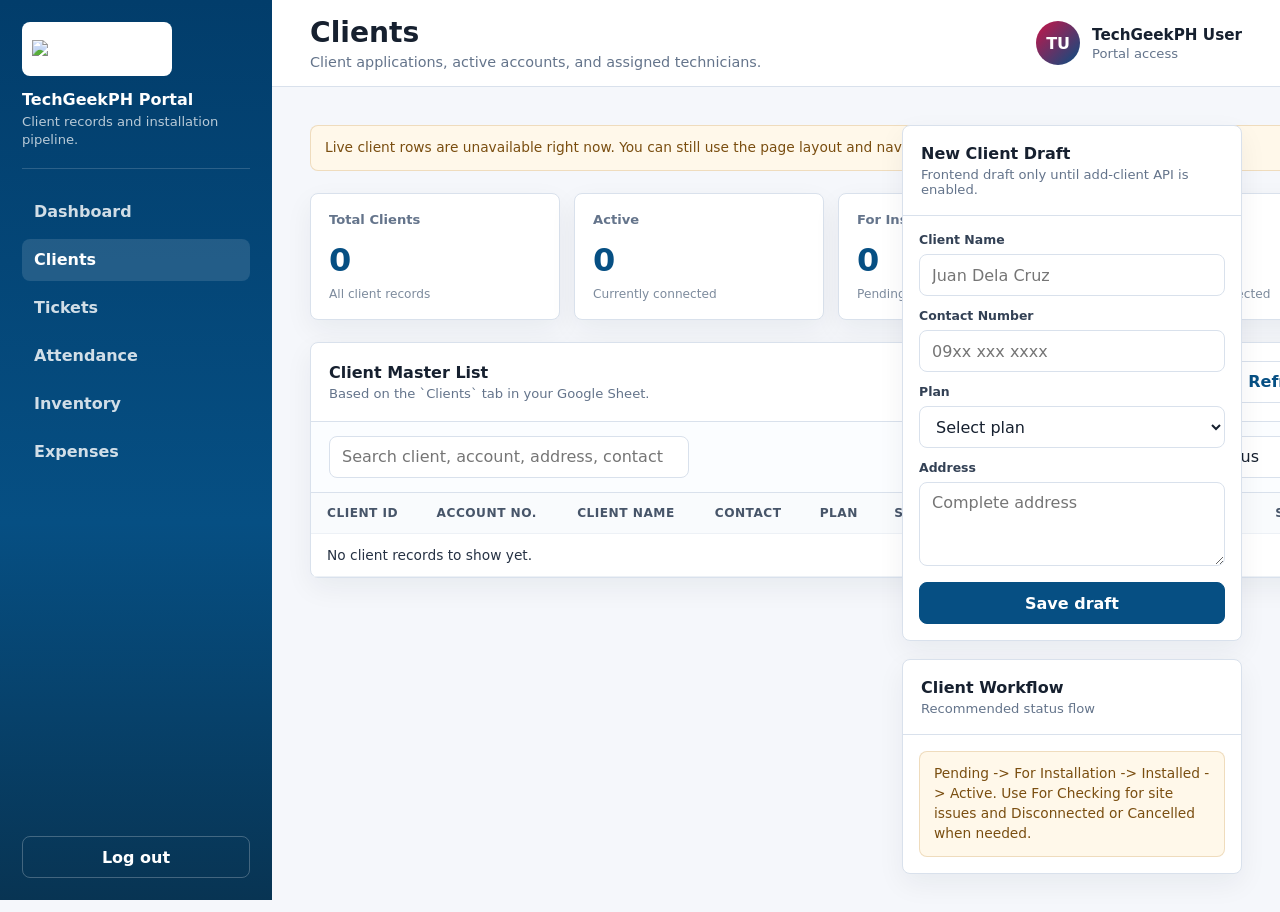
==== clients.html @ 37ab9965 "Add files via upload" ====
<!doctype html>
<html lang="en">
<head>
  <meta charset="utf-8">
  <meta name="viewport" content="width=device-width, initial-scale=1">
  <title>TechGeekPH Clients</title>
  <style>
    :root {
      --blue: #064f83;
      --blue-strong: #023d6b;
      --crimson: #c91448;
      --violet: #5a0b77;
      --ink: #16202f;
      --muted: #64748b;
      --line: #d9e1ec;
      --soft: #f5f7fb;
      --surface: #ffffff;
      --ok: #1f8a66;
      --warn: #b7791f;
      font-family: Inter, ui-sans-serif, system-ui, -apple-system, BlinkMacSystemFont, "Segoe UI", sans-serif;
    }

    * { box-sizing: border-box; }

    body {
      min-height: 100vh;
      margin: 0;
      color: var(--ink);
      background: var(--soft);
    }

    button, input, select, textarea { font: inherit; }
    button { cursor: pointer; }

    .app {
      min-height: 100vh;
      display: grid;
      grid-template-columns: 272px minmax(0, 1fr);
    }

    .sidebar {
      position: sticky;
      top: 0;
      height: 100vh;
      display: flex;
      flex-direction: column;
      gap: 22px;
      padding: 22px;
      color: #fff;
      background: linear-gradient(180deg, var(--blue-strong), var(--blue) 58%, #083453);
    }

    .brand {
      display: grid;
      gap: 14px;
      padding-bottom: 18px;
      border-bottom: 1px solid rgba(255, 255, 255, 0.16);
    }

    .brand-logo {
      display: grid;
      place-items: center;
      width: 150px;
      min-height: 54px;
      padding: 8px 10px;
      border-radius: 8px;
      background: #fff;
    }

    .brand-logo img {
      display: block;
      width: 100%;
      height: auto;
    }

    .brand strong, .brand span { display: block; }
    .brand strong { font-size: 1rem; }
    .brand span { margin-top: 4px; color: rgba(255, 255, 255, 0.72); font-size: 0.82rem; line-height: 1.4; }

    .nav {
      display: grid;
      gap: 6px;
    }

    .nav a, .nav button {
      display: flex;
      align-items: center;
      width: 100%;
      min-height: 42px;
      border: 0;
      border-radius: 8px;
      color: rgba(255, 255, 255, 0.82);
      background: transparent;
      padding: 0 12px;
      text-align: left;
      text-decoration: none;
      font-weight: 750;
    }

    .nav a:hover, .nav a.is-active, .nav button:hover {
      color: #fff;
      background: rgba(255, 255, 255, 0.12);
    }

    .sidebar-footer {
      margin-top: auto;
      display: grid;
      gap: 10px;
    }

    .logout {
      min-height: 42px;
      border: 1px solid rgba(255, 255, 255, 0.24);
      border-radius: 8px;
      color: #fff;
      background: transparent;
      font-weight: 800;
    }

    .main {
      min-width: 0;
      display: grid;
      grid-template-rows: auto 1fr;
    }

    .topbar {
      position: sticky;
      top: 0;
      z-index: 3;
      display: flex;
      align-items: center;
      justify-content: space-between;
      gap: 18px;
      min-height: 78px;
      padding: 16px clamp(20px, 4vw, 38px);
      border-bottom: 1px solid var(--line);
      background: rgba(255, 255, 255, 0.92);
      backdrop-filter: blur(14px);
    }

    .title-block h1 {
      margin: 0;
      font-size: clamp(1.35rem, 2.2vw, 2rem);
      letter-spacing: 0;
    }

    .title-block p {
      margin: 5px 0 0;
      color: var(--muted);
      font-size: 0.9rem;
    }

    .user-chip {
      display: flex;
      align-items: center;
      gap: 12px;
      min-width: 0;
    }

    .avatar {
      display: grid;
      place-items: center;
      width: 44px;
      height: 44px;
      border-radius: 50%;
      color: #fff;
      background: linear-gradient(135deg, var(--crimson), var(--blue));
      font-weight: 900;
    }

    .user-chip strong, .user-chip span { display: block; }
    .user-chip strong { font-size: 0.95rem; }
    .user-chip span { margin-top: 2px; color: var(--muted); font-size: 0.82rem; }

    .content {
      display: grid;
      grid-template-columns: minmax(0, 1fr) 340px;
      gap: 22px;
      padding: clamp(20px, 4vw, 38px);
    }

    .workspace {
      min-width: 0;
      display: grid;
      gap: 22px;
      align-content: start;
    }

    .summary-grid {
      display: grid;
      grid-template-columns: repeat(4, minmax(0, 1fr));
      gap: 14px;
    }

    .card, .panel {
      border: 1px solid var(--line);
      border-radius: 8px;
      background: var(--surface);
      box-shadow: 0 10px 28px rgba(14, 34, 55, 0.06);
    }

    .card {
      min-height: 112px;
      padding: 18px;
    }

    .card span, .card strong, .card small { display: block; }
    .card span { color: var(--muted); font-size: 0.82rem; font-weight: 800; }
    .card strong { margin-top: 14px; color: var(--blue); font-size: 2rem; letter-spacing: 0; }
    .card small { margin-top: 8px; color: #7d8b9d; font-size: 0.76rem; }

    .panel-head {
      display: flex;
      align-items: center;
      justify-content: space-between;
      gap: 14px;
      padding: 18px;
      border-bottom: 1px solid var(--line);
    }

    .panel-head h2 {
      margin: 0;
      font-size: 1rem;
      letter-spacing: 0;
    }

    .panel-head p {
      margin: 4px 0 0;
      color: var(--muted);
      font-size: 0.82rem;
    }

    .toolbar {
      display: flex;
      align-items: center;
      justify-content: space-between;
      gap: 12px;
      padding: 14px 18px;
      border-bottom: 1px solid var(--line);
      background: #fbfdff;
    }

    .search {
      min-width: min(100%, 360px);
      min-height: 42px;
      border: 1px solid var(--line);
      border-radius: 8px;
      padding: 0 12px;
      outline: none;
    }

    .filter {
      min-height: 42px;
      border: 1px solid var(--line);
      border-radius: 8px;
      background: #fff;
      padding: 0 12px;
      color: var(--ink);
      outline: none;
    }

    .primary-btn, .ghost-btn {
      display: inline-flex;
      align-items: center;
      justify-content: center;
      min-height: 42px;
      border-radius: 8px;
      padding: 0 14px;
      font-weight: 850;
    }

    .primary-btn {
      border: 1px solid var(--blue);
      color: #fff;
      background: var(--blue);
    }

    .ghost-btn {
      border: 1px solid var(--line);
      color: var(--blue);
      background: #fff;
    }

    .table-wrap {
      overflow: auto;
    }

    table {
      width: 100%;
      min-width: 1040px;
      border-collapse: collapse;
      font-size: 0.86rem;
    }

    th, td {
      padding: 13px 16px;
      border-bottom: 1px solid #edf1f6;
      text-align: left;
      white-space: nowrap;
    }

    th {
      color: #475569;
      background: #f9fbfd;
      font-size: 0.76rem;
      text-transform: uppercase;
      letter-spacing: 0.04em;
    }

    td { color: #263244; }

    .status {
      display: inline-flex;
      align-items: center;
      min-height: 26px;
      padding: 0 9px;
      border-radius: 999px;
      background: #edf6f2;
      color: var(--ok);
      font-size: 0.76rem;
      font-weight: 800;
    }

    .status.is-warn { background: #fff7e8; color: var(--warn); }
    .status.is-alert { background: #fff0f4; color: var(--crimson); }

    .side-rail {
      display: grid;
      gap: 18px;
      align-content: start;
    }

    .form-grid {
      display: grid;
      gap: 12px;
      padding: 16px;
    }

    .field label {
      display: block;
      margin-bottom: 7px;
      color: #334155;
      font-size: 0.78rem;
      font-weight: 800;
    }

    .field input, .field select, .field textarea {
      width: 100%;
      min-height: 42px;
      border: 1px solid var(--line);
      border-radius: 8px;
      background: #fff;
      padding: 0 12px;
      color: var(--ink);
      outline: none;
    }

    .field textarea {
      min-height: 84px;
      padding: 10px 12px;
      resize: vertical;
    }

    .notice {
      margin: 0;
      padding: 12px 14px;
      border: 1px solid rgba(183, 121, 31, 0.22);
      border-radius: 8px;
      background: #fff8ea;
      color: #7a4e10;
      font-size: 0.86rem;
      line-height: 1.45;
    }

    .is-hidden { display: none !important; }

    @media (max-width: 1180px) {
      .content { grid-template-columns: 1fr; }
      .side-rail { grid-template-columns: repeat(2, minmax(0, 1fr)); }
    }

    @media (max-width: 920px) {
      .app { grid-template-columns: 1fr; }
      .sidebar {
        position: relative;
        height: auto;
      }
      .nav { grid-template-columns: repeat(2, minmax(0, 1fr)); }
      .summary-grid { grid-template-columns: repeat(2, minmax(0, 1fr)); }
    }

    @media (max-width: 640px) {
      .topbar, .toolbar { align-items: flex-start; flex-direction: column; }
      .content { padding: 18px; }
      .summary-grid, .side-rail, .nav { grid-template-columns: 1fr; }
      .search, .filter, .primary-btn, .ghost-btn { width: 100%; }
      .user-chip { width: 100%; }
    }
  </style>
</head>
<body>
  <main class="app">
    <aside class="sidebar">
      <div class="brand">
        <div class="brand-logo">
          <img src="assets/TechGeekPH%20-%20logo.png" alt="TechGeekPH">
        </div>
        <div>
          <strong>TechGeekPH Portal</strong>
          <span>Client records and installation pipeline.</span>
        </div>
      </div>

      <nav class="nav" aria-label="Client module navigation">
        <a href="dashboard.html">Dashboard</a>
        <a class="is-active" href="clients.html">Clients</a>
        <a href="tickets.html">Tickets</a>
        <a href="attendance.html">Attendance</a>
        <a href="inventory.html">Inventory</a>
        <a href="expenses.html">Expenses</a>
      </nav>

      <div class="sidebar-footer">
        <button class="logout" type="button" id="logoutBtn">Log out</button>
      </div>
    </aside>

    <section class="main">
      <header class="topbar">
        <div class="title-block">
          <h1>Clients</h1>
          <p>Client applications, active accounts, and assigned technicians.</p>
        </div>
        <div class="user-chip">
          <div class="avatar" id="avatar">TG</div>
          <div>
            <strong id="userName">TechGeekPH User</strong>
            <span id="userRole">Portal access</span>
          </div>
        </div>
      </header>

      <div class="content">
        <section class="workspace">
          <p class="notice is-hidden" id="notice"></p>

          <div class="summary-grid">
            <article class="card">
              <span>Total Clients</span>
              <strong id="totalClients">--</strong>
              <small>All client records</small>
            </article>
            <article class="card">
              <span>Active</span>
              <strong id="activeClients">--</strong>
              <small>Currently connected</small>
            </article>
            <article class="card">
              <span>For Installation</span>
              <strong id="forInstallation">--</strong>
              <small>Pending field work</small>
            </article>
            <article class="card">
              <span>Disconnected</span>
              <strong id="disconnectedClients">--</strong>
              <small>Inactive or disconnected</small>
            </article>
          </div>

          <section class="panel">
            <div class="panel-head">
              <div>
                <h2>Client Master List</h2>
                <p>Based on the `Clients` tab in your Google Sheet.</p>
              </div>
              <button class="ghost-btn" type="button" id="refreshBtn">Refresh</button>
            </div>
            <div class="toolbar">
              <input class="search" id="searchInput" placeholder="Search client, account, address, contact">
              <select class="filter" id="statusFilter">
                <option value="">All status</option>
                <option value="Pending">Pending</option>
                <option value="For Installation">For Installation</option>
                <option value="Installed">Installed</option>
                <option value="Active">Active</option>
                <option value="For Checking">For Checking</option>
                <option value="Disconnected">Disconnected</option>
                <option value="Cancelled">Cancelled</option>
              </select>
            </div>
            <div class="table-wrap">
              <table>
                <thead>
                  <tr>
                    <th>Client ID</th>
                    <th>Account No.</th>
                    <th>Client Name</th>
                    <th>Contact</th>
                    <th>Plan</th>
                    <th>Speed</th>
                    <th>Monthly Fee</th>
                    <th>Assigned Tech</th>
                    <th>Status</th>
                  </tr>
                </thead>
                <tbody id="clientRows">
                  <tr><td colspan="9">Waiting for client data...</td></tr>
                </tbody>
              </table>
            </div>
          </section>
        </section>

        <aside class="side-rail">
          <section class="panel">
            <div class="panel-head">
              <div>
                <h2>New Client Draft</h2>
                <p>Frontend draft only until add-client API is enabled.</p>
              </div>
            </div>
            <form class="form-grid" id="clientDraftForm">
              <div class="field">
                <label for="clientName">Client Name</label>
                <input id="clientName" name="clientName" placeholder="Juan Dela Cruz">
              </div>
              <div class="field">
                <label for="contactNumber">Contact Number</label>
                <input id="contactNumber" name="contactNumber" placeholder="09xx xxx xxxx">
              </div>
              <div class="field">
                <label for="plan">Plan</label>
                <select id="plan" name="plan">
                  <option value="">Select plan</option>
                  <option>PHP 599 Single Band</option>
                  <option>PHP 699 Dual Band</option>
                  <option>PHP 799 Dual Band</option>
                  <option>PHP 999 Dual Band</option>
                  <option>PHP 1,500 Dual Band</option>
                  <option>PHP 1,999 Dual Band</option>
                </select>
              </div>
              <div class="field">
                <label for="address">Address</label>
                <textarea id="address" name="address" placeholder="Complete address"></textarea>
              </div>
              <button class="primary-btn" type="submit">Save draft</button>
            </form>
          </section>

          <section class="panel">
            <div class="panel-head">
              <div>
                <h2>Client Workflow</h2>
                <p>Recommended status flow</p>
              </div>
            </div>
            <div class="form-grid">
              <p class="notice">Pending -> For Installation -> Installed -> Active. Use For Checking for site issues and Disconnected or Cancelled when needed.</p>
            </div>
          </section>
        </aside>
      </div>
    </section>
  </main>

  <script>
    const BACKEND_URL = "https://script.google.com/macros/s/AKfycbxDY5TsonrB58YaN8LGbrrrc_ZD1QVpF1WK0p6jToIR2FBSqGaHfsgaE1CCiH1MvukV/exec";
    const SESSION_KEY = "techgeekph_session";
    let clientRecords = [];

    const fields = {
      notice: document.querySelector("#notice"),
      avatar: document.querySelector("#avatar"),
      userName: document.querySelector("#userName"),
      userRole: document.querySelector("#userRole"),
      totalClients: document.querySelector("#totalClients"),
      activeClients: document.querySelector("#activeClients"),
      forInstallation: document.querySelector("#forInstallation"),
      disconnectedClients: document.querySelector("#disconnectedClients"),
      clientRows: document.querySelector("#clientRows"),
      searchInput: document.querySelector("#searchInput"),
      statusFilter: document.querySelector("#statusFilter"),
      refreshBtn: document.querySelector("#refreshBtn"),
      logoutBtn: document.querySelector("#logoutBtn"),
      clientDraftForm: document.querySelector("#clientDraftForm")
    };

    function loadSession() {
      try {
        return JSON.parse(localStorage.getItem(SESSION_KEY) || "{}");
      } catch (error) {
        return {};
      }
    }

    function initialsFrom(value) {
      return String(value || "TG")
        .replace(/@.*/, "")
        .split(/[.\s_-]+/)
        .filter(Boolean)
        .slice(0, 2)
        .map(function(part) { return part[0].toUpperCase(); })
        .join("") || "TG";
    }

    function setUser(session) {
      const user = session.user || {};
      const name = user.name || user.email || session.email || "TechGeekPH User";
      const role = user.role || session.role || "portal";

      fields.userName.textContent = name;
      fields.userRole.textContent = role.charAt(0).toUpperCase() + role.slice(1) + " access";
      fields.avatar.textContent = initialsFrom(name);
    }

    function keyValue(row, names) {
      for (let index = 0; index < names.length; index += 1) {
        const key = names[index];
        if (row && Object.prototype.hasOwnProperty.call(row, key)) return row[key];
      }
      return "";
    }

    function normalize(value) {
      return String(value || "").trim().toLowerCase();
    }

    function escapeHtml(value) {
      return String(value || "")
        .replace(/&/g, "&amp;")
        .replace(/</g, "&lt;")
        .replace(/>/g, "&gt;")
        .replace(/"/g, "&quot;");
    }

    function formatMetric(value) {
      if (value === undefined || value === null || value === "") return "--";
      return Number.isFinite(Number(value)) ? Number(value).toLocaleString() : String(value);
    }

    function statusClass(status) {
      const value = normalize(status);
      if (value.includes("pending") || value.includes("for installation") || value.includes("for checking")) return "is-warn";
      if (value.includes("disconnect") || value.includes("cancel")) return "is-alert";
      return "";
    }

    function getStatus(row) {
      return keyValue(row, ["status", "Status"]);
    }

    function setStats(rows) {
      const records = Array.isArray(rows) ? rows : [];
      fields.totalClients.textContent = formatMetric(records.length);
      fields.activeClients.textContent = formatMetric(records.filter(function(row) {
        return normalize(getStatus(row)) === "active";
      }).length);
      fields.forInstallation.textContent = formatMetric(records.filter(function(row) {
        const status = normalize(getStatus(row));
        return status === "pending" || status === "for installation";
      }).length);
      fields.disconnectedClients.textContent = formatMetric(records.filter(function(row) {
        const status = normalize(getStatus(row));
        return status === "disconnected" || status === "cancelled";
      }).length);
    }

    function rowText(row) {
      return Object.keys(row || {}).map(function(key) {
        return row[key];
      }).join(" ").toLowerCase();
    }

    function filteredRows() {
      const query = normalize(fields.searchInput.value);
      const status = normalize(fields.statusFilter.value);

      return clientRecords.filter(function(row) {
        const matchesQuery = !query || rowText(row).indexOf(query) !== -1;
        const matchesStatus = !status || normalize(getStatus(row)) === status;
        return matchesQuery && matchesStatus;
      });
    }

    function renderRows() {
      const rows = filteredRows();
      setStats(clientRecords);

      if (!rows.length) {
        fields.clientRows.innerHTML = '<tr><td colspan="9">No client records to show yet.</td></tr>';
        return;
      }

      fields.clientRows.innerHTML = rows.map(function(row) {
        const status = getStatus(row);
        return "<tr>" +
          "<td>" + escapeHtml(keyValue(row, ["clientid", "ClientID"])) + "</td>" +
          "<td>" + escapeHtml(keyValue(row, ["accountnumber", "Account Number"])) + "</td>" +
          "<td>" + escapeHtml(keyValue(row, ["clientname", "Client Name"])) + "</td>" +
          "<td>" + escapeHtml(keyValue(row, ["contactnumber", "Contact Number"])) + "</td>" +
          "<td>" + escapeHtml(keyValue(row, ["plan", "Plan"])) + "</td>" +
          "<td>" + escapeHtml(keyValue(row, ["speed", "Speed"])) + "</td>" +
          "<td>" + escapeHtml(keyValue(row, ["monthlyfee", "Monthly Fee"])) + "</td>" +
          "<td>" + escapeHtml(keyValue(row, ["assignedtech", "Assigned Tech"])) + "</td>" +
          '<td><span class="status ' + statusClass(status) + '">' + escapeHtml(status || "Pending") + "</span></td>" +
          "</tr>";
      }).join("");
    }

    async function callBackend(action, payload) {
      const body = new URLSearchParams();
      body.set("action", action);
      body.set("method", action);
      Object.keys(payload || {}).forEach(function(key) {
        body.set(key, payload[key]);
      });

      const response = await fetch(BACKEND_URL, {
        method: "POST",
        body: body,
        redirect: "follow"
      });
      const text = await response.text();
      const type = response.headers.get("content-type") || "";

      if (type.indexOf("application/json") !== -1 || /^[\s\r\n]*[\[{]/.test(text)) {
        return JSON.parse(text);
      }

      if (/<html[\s>]/i.test(text) || /sandboxFrame/i.test(text)) {
        return {
          ok: false,
          htmlResponse: true,
          message: "Apps Script returned HTML instead of JSON."
        };
      }

      return { ok: false, message: text.trim() || "Unexpected response." };
    }

    function setConnectionState(ok, message) {
      return { ok: ok, message: message };
    }

    function showNotice(message) {
      fields.notice.textContent = message;
      fields.notice.classList.remove("is-hidden");
    }

    async function loadClients() {
      setConnectionState(false, "Loading client records...");

      try {
        const response = await callBackend("getSheetRows", {
          sheetName: "Clients",
          role: (loadSession().user && loadSession().user.role) || "admin"
        });

        if (!response || !response.ok) {
          clientRecords = [];
          setConnectionState(false, "Connection pending");
          showNotice("Live client rows are not available yet. The table will populate automatically once data responses are enabled.");
          renderRows();
          return;
        }

        clientRecords = response.rows || response.clients || [];
        setConnectionState(true, "Live Clients sheet connected");
        fields.notice.classList.add("is-hidden");
        renderRows();
      } catch (error) {
        clientRecords = [];
        setConnectionState(false, "Connection unavailable");
        showNotice("Live client rows are unavailable right now. You can still use the page layout and navigation.");
        renderRows();
      }
    }

    document.querySelectorAll("[data-module]").forEach(function(button) {
      button.addEventListener("click", function() {
        showNotice(button.dataset.module + " module page can be added next as a separate HTML file.");
      });
    });

    fields.searchInput.addEventListener("input", renderRows);
    fields.statusFilter.addEventListener("change", renderRows);
    fields.refreshBtn.addEventListener("click", loadClients);
    fields.clientDraftForm.addEventListener("submit", function(event) {
      event.preventDefault();
      showNotice("Client draft captured on this page. Add-client API can be wired next to save this directly to the Clients sheet.");
    });
    fields.logoutBtn.addEventListener("click", function() {
      localStorage.removeItem(SESSION_KEY);
      window.location.href = "index.html";
    });

    setUser(loadSession());
    loadClients();
  </script>
</body>
</html>
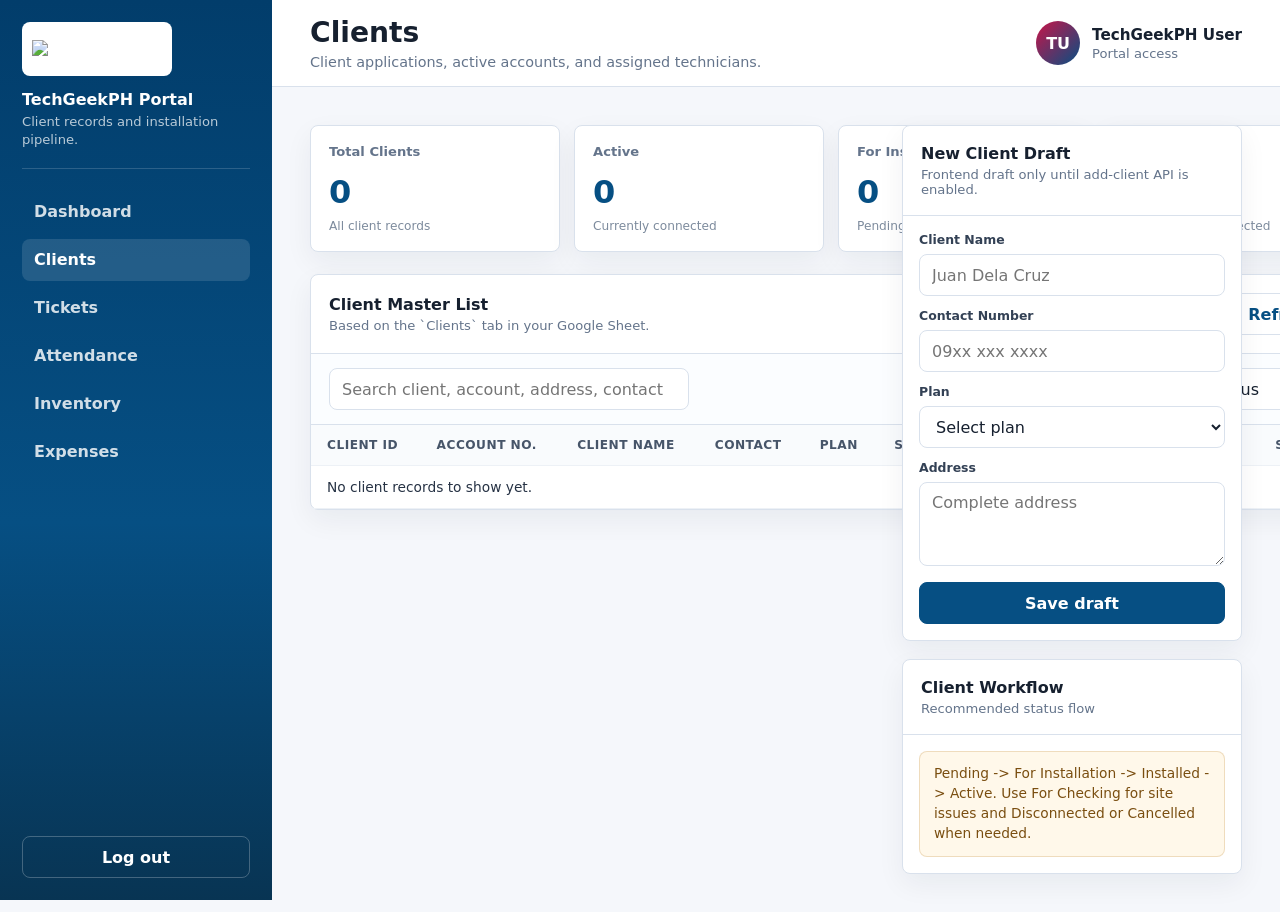
==== commit dec5e5f3: "Add files via upload" ====
--- a/clients.html
+++ b/clients.html
@@ -748,6 +748,11 @@
       fields.notice.classList.remove("is-hidden");
     }
 
+    function hideNotice() {
+      fields.notice.textContent = "";
+      fields.notice.classList.add("is-hidden");
+    }
+
     async function loadClients() {
       setConnectionState(false, "Loading client records...");
 
@@ -760,7 +765,7 @@
         if (!response || !response.ok) {
           clientRecords = [];
           setConnectionState(false, "Connection pending");
-          showNotice("Live client rows are not available yet. The table will populate automatically once data responses are enabled.");
+          hideNotice();
           renderRows();
           return;
         }
@@ -772,7 +777,7 @@
       } catch (error) {
         clientRecords = [];
         setConnectionState(false, "Connection unavailable");
-        showNotice("Live client rows are unavailable right now. You can still use the page layout and navigation.");
+        hideNotice();
         renderRows();
       }
     }
